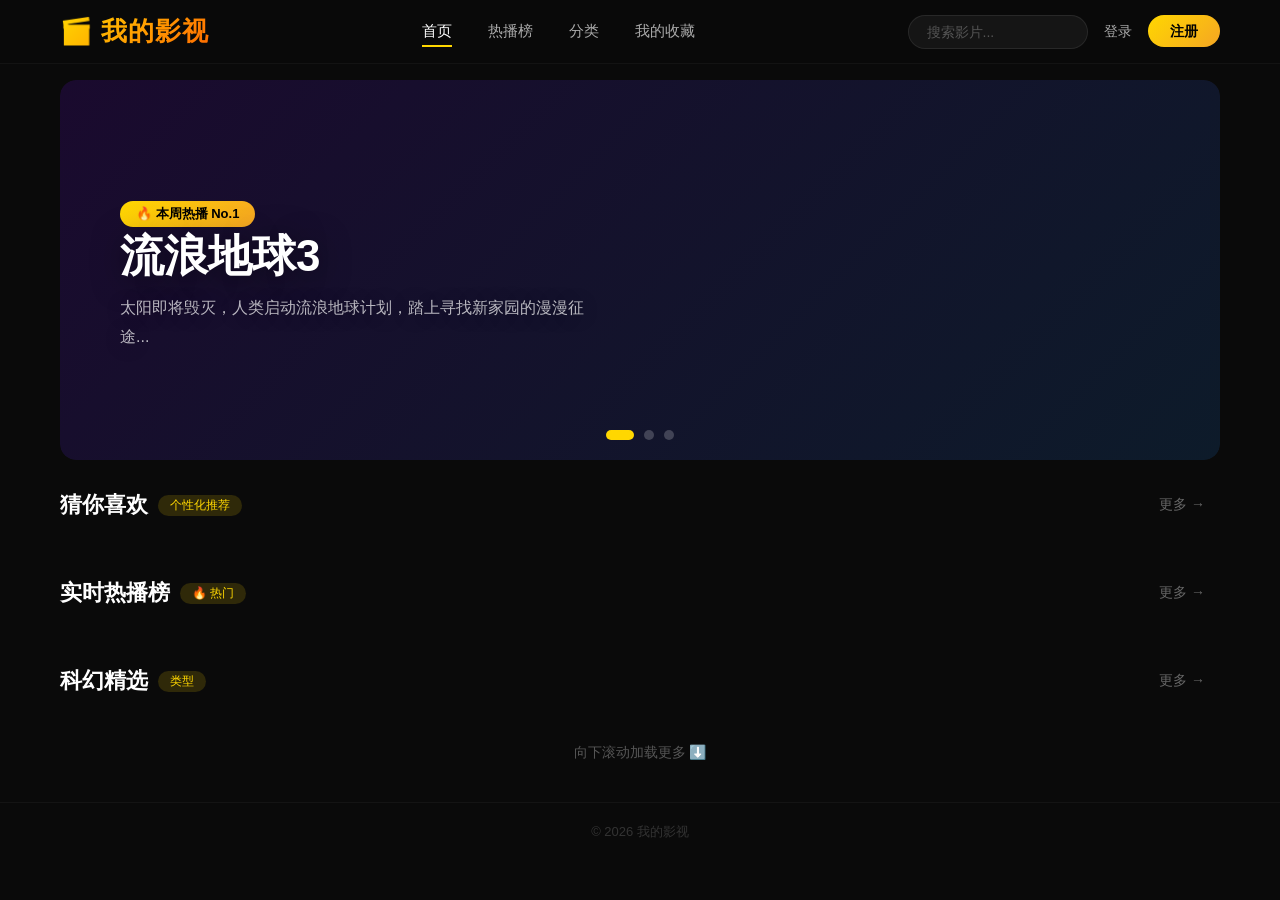
==== frontend/index.html @ 447d4238 "Initial commit - my_movie" ====
<!DOCTYPE html>
<html lang="zh-CN">
<head>
    <meta charset="UTF-8" />
    <meta name="viewport" content="width=device-width, initial-scale=1.0" />
    <title>🎬 我的影视</title>
    <style>
        /* ====== 全局重置 ====== */
        * {
            margin: 0;
            padding: 0;
            box-sizing: border-box;
        }
        body {
            font-family: "PingFang SC", "Microsoft YaHei", "Segoe UI", sans-serif;
            background: #0a0a0a;
            color: #fff;
            min-height: 100vh;
        }
        a {
            text-decoration: none;
            color: #fff;
        }
        ::-webkit-scrollbar {
            width: 6px;
        }
        ::-webkit-scrollbar-track {
            background: #141414;
        }
        ::-webkit-scrollbar-thumb {
            background: #ffd700;
            border-radius: 10px;
        }

        /* ====== 顶部导航 ====== */
        .navbar {
            display: flex;
            align-items: center;
            justify-content: space-between;
            padding: 14px 60px;
            background: rgba(10, 10, 10, 0.88);
            backdrop-filter: blur(20px) saturate(1.8);
            position: sticky;
            top: 0;
            z-index: 1000;
            border-bottom: 1px solid rgba(255, 255, 255, 0.04);
        }
        .logo {
            font-size: 26px;
            font-weight: 800;
            background: linear-gradient(135deg, #ffd700 0%, #ff6b00 100%);
            -webkit-background-clip: text;
            -webkit-text-fill-color: transparent;
            letter-spacing: 1px;
            cursor: pointer;
        }
        .logo span {
            font-weight: 300;
            color: #666;
            -webkit-text-fill-color: #666;
            font-size: 14px;
            margin-left: 6px;
        }
        .nav-links {
            display: flex;
            gap: 36px;
            font-size: 15px;
            font-weight: 500;
        }
        .nav-links a {
            color: #aaa;
            transition: 0.3s;
            position: relative;
            padding: 4px 0;
            cursor: pointer;
        }
        .nav-links a::after {
            content: '';
            position: absolute;
            bottom: -2px;
            left: 50%;
            transform: translateX(-50%);
            width: 0;
            height: 2px;
            background: #ffd700;
            transition: 0.3s;
        }
        .nav-links a:hover::after,
        .nav-links a.active::after {
            width: 100%;
        }
        .nav-links a:hover,
        .nav-links a.active {
            color: #fff;
        }

        .nav-right {
            display: flex;
            align-items: center;
            gap: 16px;
        }
        .search-box {
            padding: 8px 18px;
            border-radius: 24px;
            border: 1px solid rgba(255, 255, 255, 0.08);
            background: rgba(255, 255, 255, 0.05);
            color: #fff;
            font-size: 14px;
            outline: none;
            width: 180px;
            transition: 0.4s;
        }
        .search-box::placeholder {
            color: #555;
        }
        .search-box:focus {
            border-color: #ffd700;
            width: 240px;
            background: rgba(255, 255, 255, 0.08);
            box-shadow: 0 0 20px rgba(255, 215, 0, 0.05);
        }

        .btn-login {
            padding: 8px 22px;
            border-radius: 24px;
            border: none;
            background: linear-gradient(135deg, #ffd700, #f5a623);
            color: #000;
            font-weight: 700;
            font-size: 14px;
            cursor: pointer;
            transition: 0.3s;
        }
        .btn-login:hover {
            transform: scale(1.05);
            box-shadow: 0 4px 20px rgba(255, 215, 0, 0.3);
        }

        /* ====== 轮播横幅 ====== */
        .banner-wrapper {
            margin: 16px 60px 0;
            border-radius: 16px;
            overflow: hidden;
            position: relative;
            height: 380px;
        }
        .banner-slide {
            width: 100%;
            height: 100%;
            position: absolute;
            top: 0;
            left: 0;
            opacity: 0;
            transition: opacity 0.8s ease;
            display: flex;
            align-items: center;
            padding: 0 60px;
            cursor: pointer;
            border-radius: 16px;
        }
        .banner-slide.active {
            opacity: 1;
        }
        .banner-slide:nth-child(1) {
            background: linear-gradient(135deg, #1a0a2e 0%, #0d1b2a 100%);
        }
        .banner-slide:nth-child(2) {
            background: linear-gradient(135deg, #1a1a0a 0%, #2a1a0d 100%);
        }
        .banner-slide:nth-child(3) {
            background: linear-gradient(135deg, #0a1a2e 0%, #0d0d2a 100%);
        }
        .banner-content h1 {
            font-size: 44px;
            font-weight: 700;
            margin-bottom: 8px;
            text-shadow: 0 4px 30px rgba(0, 0, 0, 0.5);
        }
        .banner-content p {
            color: rgba(255, 255, 255, 0.7);
            font-size: 16px;
            max-width: 480px;
            line-height: 1.8;
            text-shadow: 0 2px 20px rgba(0, 0, 0, 0.3);
        }
        .banner-tag {
            display: inline-block;
            padding: 4px 16px;
            border-radius: 20px;
            background: linear-gradient(135deg, #ffd700, #f5a623);
            color: #000;
            font-size: 13px;
            font-weight: 700;
            margin-top: 12px;
        }
        .banner-dots {
            position: absolute;
            bottom: 20px;
            left: 50%;
            transform: translateX(-50%);
            display: flex;
            gap: 10px;
            z-index: 10;
        }
        .banner-dots span {
            width: 10px;
            height: 10px;
            border-radius: 50%;
            background: rgba(255, 255, 255, 0.2);
            cursor: pointer;
            transition: 0.3s;
        }
        .banner-dots span.active {
            background: #ffd700;
            width: 28px;
            border-radius: 6px;
        }
        .banner-dots span:hover {
            background: rgba(255, 255, 255, 0.5);
        }

        /* ====== 影片区域 ====== */
        .section {
            padding: 30px 60px 10px;
        }
        .section-header {
            display: flex;
            justify-content: space-between;
            align-items: center;
            margin-bottom: 18px;
        }
        .section-header h2 {
            font-size: 22px;
            font-weight: 700;
            display: flex;
            align-items: center;
            gap: 10px;
        }
        .section-header h2 .badge {
            font-size: 12px;
            background: rgba(255, 215, 0, 0.15);
            color: #ffd700;
            padding: 2px 12px;
            border-radius: 12px;
            font-weight: 400;
        }
        .section-header .more {
            color: #666;
            font-size: 14px;
            cursor: pointer;
            transition: 0.3s;
            padding: 4px 14px;
            border-radius: 16px;
            border: 1px solid transparent;
        }
        .section-header .more:hover {
            color: #ffd700;
            border-color: rgba(255, 215, 0, 0.2);
            background: rgba(255, 215, 0, 0.05);
        }

        .movie-grid {
            display: grid;
            grid-template-columns: repeat(auto-fill, minmax(200px, 1fr));
            gap: 22px;
        }

        .movie-card {
            background: #141414;
            border-radius: 14px;
            overflow: hidden;
            transition: all 0.4s cubic-bezier(0.25, 0.46, 0.45, 0.94);
            cursor: pointer;
            border: 1px solid rgba(255, 255, 255, 0.03);
        }
        .movie-card:hover {
            transform: translateY(-10px) scale(1.02);
            box-shadow: 0 20px 50px rgba(255, 215, 0, 0.12);
            border-color: rgba(255, 215, 0, 0.15);
        }
        .movie-card .poster-wrap {
            position: relative;
            overflow: hidden;
            aspect-ratio: 2/3;
        }
        .movie-card .poster-wrap img {
            width: 100%;
            height: 100%;
            object-fit: cover;
            transition: 0.5s;
        }
        .movie-card:hover .poster-wrap img {
            transform: scale(1.05);
        }
        .movie-card .poster-wrap .play-icon {
            position: absolute;
            top: 50%;
            left: 50%;
            transform: translate(-50%, -50%) scale(0);
            width: 50px;
            height: 50px;
            background: rgba(255, 215, 0, 0.9);
            border-radius: 50%;
            display: flex;
            align-items: center;
            justify-content: center;
            font-size: 24px;
            color: #000;
            transition: 0.3s;
            opacity: 0;
        }
        .movie-card:hover .poster-wrap .play-icon {
            transform: translate(-50%, -50%) scale(1);
            opacity: 1;
        }
        .movie-card .poster-wrap .rating-badge {
            position: absolute;
            top: 10px;
            right: 10px;
            background: rgba(0, 0, 0, 0.8);
            backdrop-filter: blur(10px);
            padding: 4px 12px;
            border-radius: 20px;
            font-size: 13px;
            font-weight: 700;
            color: #ffd700;
            display: flex;
            align-items: center;
            gap: 4px;
        }
        .movie-card .info {
            padding: 14px 16px 16px;
        }
        .movie-card .info h3 {
            font-size: 15px;
            font-weight: 600;
            white-space: nowrap;
            overflow: hidden;
            text-overflow: ellipsis;
            margin-bottom: 4px;
        }
        .movie-card .info .meta {
            display: flex;
            justify-content: space-between;
            color: #666;
            font-size: 13px;
        }

        /* ====== 加载更多 ====== */
        #loadMoreContainer {
            text-align: center;
            padding: 20px 60px 40px;
        }
        #loadMoreStatus {
            color: #555;
            font-size: 14px;
            transition: 0.3s;
        }

        /* ====== 页脚 ====== */
        .footer {
            text-align: center;
            padding: 20px 0 24px;
            color: #333;
            font-size: 13px;
            border-top: 1px solid rgba(255, 255, 255, 0.04);
        }
        .footer a {
            color: #555;
            transition: 0.3s;
        }
        .footer a:hover {
            color: #ffd700;
        }

        /* ====== 响应式 ====== */
        @media (max-width: 768px) {
            .navbar {
                padding: 12px 16px;
                flex-wrap: wrap;
                gap: 10px;
            }
            .nav-links {
                gap: 18px;
                font-size: 14px;
            }
            .search-box {
                width: 100px;
            }
            .search-box:focus {
                width: 140px;
            }
            .banner-wrapper {
                margin: 12px 16px 0;
                height: 200px;
            }
            .banner-slide {
                padding: 0 24px;
            }
            .banner-content h1 {
                font-size: 22px;
            }
            .banner-content p {
                font-size: 13px;
                max-width: 100%;
            }
            .section {
                padding: 20px 16px 10px;
            }
            .movie-grid {
                grid-template-columns: repeat(auto-fill, minmax(140px, 1fr));
                gap: 14px;
            }
            #loadMoreContainer {
                padding: 16px 16px 30px;
            }
        }
        /* ====== 移动端全面适配 ====== */
        @media (max-width: 480px) {
            .navbar {
                padding: 10px 12px;
                flex-wrap: wrap;
                gap: 8px;
            }
            .logo {
                font-size: 18px;
            }
            .logo span { display: none; }
            .nav-links {
                gap: 10px;
                font-size: 12px;
                order: 3;
                width: 100%;
                justify-content: center;
                padding-top: 4px;
                border-top: 1px solid rgba(255,255,255,0.04);
            }
            .nav-links a { padding: 4px 8px; }
            .nav-right {
                flex: 1;
                justify-content: flex-end;
                gap: 8px;
            }
            .search-box {
                width: 80px;
                font-size: 12px;
                padding: 6px 12px;
            }
            .search-box:focus { width: 120px; }
            .banner-wrapper {
                margin: 8px 8px 0;
                height: 150px;
                border-radius: 10px;
            }
            .banner-slide { padding: 0 16px; }
            .banner-content h1 { font-size: 18px; }
            .banner-content p {
                font-size: 11px;
                max-width: 100%;
                display: -webkit-box;
                -webkit-line-clamp: 2;
                -webkit-box-orient: vertical;
                overflow: hidden;
            }
            .banner-tag { font-size: 10px; padding: 2px 10px; }
            .banner-dots { bottom: 10px; gap: 6px; }
            .banner-dots span { width: 6px; height: 6px; }
            .banner-dots span.active { width: 16px; }

            .section { padding: 12px 10px 6px; }
            .section-header h2 { font-size: 16px; }
            .section-header .badge { font-size: 10px; padding: 1px 8px; }
            .section-header .more { font-size: 11px; padding: 2px 10px; }
            .movie-grid {
                grid-template-columns: repeat(auto-fill, minmax(110px, 1fr));
                gap: 10px;
            }
            .movie-card { border-radius: 8px; }
            .movie-card .poster-wrap { aspect-ratio: 2/3; }
            .movie-card .poster-wrap .rating-badge {
                font-size: 10px;
                padding: 2px 8px;
                top: 4px;
                right: 4px;
            }
            .movie-card .poster-wrap .play-icon {
                width: 32px;
                height: 32px;
                font-size: 14px;
            }
            .movie-card .info { padding: 8px 10px 10px; }
            .movie-card .info h3 { font-size: 12px; }
            .movie-card .info .meta { font-size: 10px; }

            #loadMoreContainer { padding: 10px 10px 20px; }
            #loadMoreStatus { font-size: 12px; }
            .footer { font-size: 10px; padding: 12px 0 16px; }
        }

        /* ====== 小屏手机（< 360px） ====== */
        @media (max-width: 360px) {
            .nav-links { gap: 6px; font-size: 11px; }
            .search-box { width: 60px; font-size: 11px; padding: 4px 10px; }
            .movie-grid { grid-template-columns: repeat(auto-fill, minmax(90px, 1fr)); gap: 8px; }
            .banner-wrapper { height: 120px; }
            .banner-content h1 { font-size: 15px; }
        }
        
        /* ====== 骨架屏 ====== */
        .skeleton {
            background: linear-gradient(90deg, #1a1a1a 25%, #252525 50%, #1a1a1a 75%);
            background-size: 200% 100%;
            animation: skeleton-loading 1.5s infinite;
            border-radius: 8px;
        }
        @keyframes skeleton-loading {
            0% { background-position: 200% 0; }
            100% { background-position: -200% 0; }
        }
    </style>
</head>
<body>

    <!-- ====== 导航栏 ====== -->
    <nav class="navbar">
        <div class="logo" onclick="location.href='index.html'">🎬 我的影视 </div>
        <div class="nav-links">
            <a href="index.html" class="active">首页</a>
            <!-- 改为 -->
            <a href="filter.html?type=hot" id="hotLink">热播榜</a>
            <a href="filter.html?type=all" id="categoryLink">分类</a>
            <a href="javascript:void(0)" id="favoritesLink">我的收藏</a>
        </div>
        <div class="nav-right" id="navRight">
            <input class="search-box" id="homeSearchInput" placeholder="搜索影片..." />
            <div id="authArea"></div>
        </div>
    </nav>

    <!-- ====== 轮播横幅 ====== -->
    <div class="banner-wrapper" id="bannerWrapper">
        <div class="banner-slide active" data-index="0" onclick="location.href='player.html?id=1'">
            <div class="banner-content">
                <span class="banner-tag">🔥 本周热播 No.1</span>
                <h1>流浪地球3</h1>
                <p>太阳即将毁灭，人类启动流浪地球计划，踏上寻找新家园的漫漫征途...</p>
            </div>
        </div>
        <div class="banner-slide" data-index="1" onclick="location.href='player.html?id=4'">
            <div class="banner-content">
                <span class="banner-tag">⭐ 高分推荐</span>
                <h1>星际穿越</h1>
                <p>近未来地球面临灭绝危机，一群宇航员穿越虫洞寻找人类新家园...</p>
            </div>
        </div>
        <div class="banner-slide" data-index="2" onclick="location.href='player.html?id=8'">
            <div class="banner-content">
                <span class="banner-tag">🎬 经典永不过时</span>
                <h1>盗梦空间</h1>
                <p>道姆·柯布是一位能潜入他人梦境的盗贼，为了回家必须完成最后一次任务...</p>
            </div>
        </div>
        <div class="banner-dots" id="bannerDots">
            <span class="active" data-index="0"></span>
            <span data-index="1"></span>
            <span data-index="2"></span>
        </div>
    </div>

    <!-- ====== 猜你喜欢 ====== -->
    <section class="section">
        <div class="section-header">
            <h2> 猜你喜欢 <span class="badge">个性化推荐</span></h2>
            <span class="more" onclick="location.href='filter.html?type=all'">更多 →</span>
        </div>
        <div class="movie-grid" id="recommendGrid"></div>
    </section>

    <!-- ====== 热播榜单 ====== -->
    <section class="section">
        <div class="section-header">
            <h2> 实时热播榜 <span class="badge">🔥 热门</span></h2>
            <span class="more" onclick="location.href='filter.html?type=hot'">更多 →</span>
        </div>
        <div class="movie-grid" id="hotGrid"></div>
    </section>

    <!-- ====== 科幻精选 ====== -->
    <section class="section">
        <div class="section-header">
            <h2>科幻精选 <span class="badge"> 类型</span></h2>
            <span class="more" onclick="location.href='filter.html?type=all'">更多 →</span>
        </div>
        <div class="movie-grid" id="scifiGrid"></div>
    </section>

    <!-- ====== 加载更多 ====== -->
    <div id="loadMoreContainer">
        <div id="loadMoreStatus">向下滚动加载更多 ⬇️</div>
    </div>

    <div class="footer">
        © 2026 我的影视 
    </div>

    <script src="js/storage.js"></script>
    <script src="js/auth.js"></script>
    <script type="module">
        import { AuthAPI, MovieAPI } from './js/api.js';

        // ====== 分页状态 ======
        let currentPage = 1;
        let allMovies = [];
        let hasMore = true;
        let isLoading = false;

        // ====== 轮播 ======
        let bannerIndex = 0;
        const slides = document.querySelectorAll('.banner-slide');
        const dots = document.querySelectorAll('.banner-dots span');
        let bannerTimer;

        function goToBanner(index) {
            slides.forEach((s, i) => s.classList.toggle('active', i === index));
            dots.forEach((d, i) => d.classList.toggle('active', i === index));
            bannerIndex = index;
        }

        function nextBanner() { goToBanner((bannerIndex + 1) % slides.length); }
        function startBannerAuto() { bannerTimer = setInterval(nextBanner, 4500); }
        dots.forEach(dot => {
            dot.addEventListener('click', () => {
                clearInterval(bannerTimer);
                goToBanner(parseInt(dot.dataset.index));
                startBannerAuto();
            });
        });
        startBannerAuto();

        // ====== 渲染卡片 ======
        function renderCards(movies, containerId) {
            const container = document.getElementById(containerId);
            if (!container) return;
            container.innerHTML = movies.map((m) => `
                <div class="movie-card" onclick="location.href='player.html?id=${m.id}'">
                    <div class="poster-wrap">
                        <img src="${m.poster}" alt="${m.title}" onerror="this.src='data:image/svg+xml,%3Csvg xmlns=%22http://www.w3.org/2000/svg%22 width=%22200%22 height=%22300%22%3E%3Crect fill=%22%23141414%22 width=%22200%22 height=%22300%22/%3E%3Ctext x=%2250%25%22 y=%2250%25%22 text-anchor=%22middle%22 dy=%22.3em%22 fill=%22%23444%22 font-size=%2240%22%3E🎬%3C/text%3E%3C/svg%3E'" />
                        <div class="rating-badge">⭐ ${m.rating}</div>
                        <div class="play-icon">▶</div>
                    </div>
                    <div class="info">
                        <h3>${m.title}</h3>
                        <div class="meta">
                            <span>${m.year}</span>
                            <span>${m.genre ? m.genre.split('/')[0].trim() : '未知'}</span>
                        </div>
                    </div>
                </div>
            `).join('');
        }

        // ====== 追加影片 ======
        function appendMoviesToAllGrids(newMovies) {
            const grids = ['recommendGrid', 'hotGrid', 'scifiGrid'];
            grids.forEach(gridId => {
                const container = document.getElementById(gridId);
                if (!container) return;
                const existingCards = container.querySelectorAll('.movie-card');
                const existingIds = new Set();
                existingCards.forEach(card => {
                    const onclick = card.getAttribute('onclick');
                    if (onclick) {
                        const match = onclick.match(/id=(\d+)/);
                        if (match) existingIds.add(parseInt(match[1]));
                    }
                });
                const toAdd = newMovies.filter(m => !existingIds.has(m.id));
                if (toAdd.length === 0) return;
                const html = toAdd.map((m) => `
                    <div class="movie-card" onclick="location.href='player.html?id=${m.id}'">
                        <div class="poster-wrap">
                            <img src="${m.poster}" alt="${m.title}" onerror="this.src='data:image/svg+xml,%3Csvg xmlns=%22http://www.w3.org/2000/svg%22 width=%22200%22 height=%22300%22%3E%3Crect fill=%22%23141414%22 width=%22200%22 height=%22300%22/%3E%3Ctext x=%2250%25%22 y=%2250%25%22 text-anchor=%22middle%22 dy=%22.3em%22 fill=%22%23444%22 font-size=%2240%22%3E🎬%3C/text%3E%3C/svg%3E'" />
                            <div class="rating-badge">⭐ ${m.rating}</div>
                            <div class="play-icon">▶</div>
                        </div>
                        <div class="info">
                            <h3>${m.title}</h3>
                            <div class="meta">
                                <span>${m.year}</span>
                                <span>${m.genre ? m.genre.split('/')[0].trim() : '未知'}</span>
                            </div>
                        </div>
                    </div>
                `).join('');
                container.insertAdjacentHTML('beforeend', html);
            });
        }

        // ====== 加载更多 ======
        const loadMoreStatus = document.getElementById('loadMoreStatus');

        async function loadMoreMovies() {
            if (isLoading || !hasMore) return;
            isLoading = true;
            loadMoreStatus.textContent = '⏳ 加载中...';
            loadMoreStatus.style.color = '#888';

            try {
                const result = await MovieAPI.getMovies('', currentPage + 1, 12);
                if (result.success) {
                    const newMovies = result.data.movies || [];
                    if (newMovies.length === 0) {
                        hasMore = false;
                        loadMoreStatus.textContent = '— 已经到底了  —';
                        loadMoreStatus.style.color = '#444';
                    } else {
                        currentPage++;
                        allMovies = [...allMovies, ...newMovies];
                        appendMoviesToAllGrids(newMovies);
                        loadMoreStatus.textContent = `✅ 加载了 ${newMovies.length} 部，共 ${allMovies.length} 部`;
                        loadMoreStatus.style.color = '#666';
                        setTimeout(() => {
                            if (hasMore) {
                                loadMoreStatus.textContent = '向下滚动加载更多 ⬇️';
                                loadMoreStatus.style.color = '#555';
                            }
                        }, 2000);
                    }
                } else {
                    loadMoreStatus.textContent = '⚠️ 加载失败，请重试';
                    loadMoreStatus.style.color = '#ff6b6b';
                }
            } catch (e) {
                console.error('加载更多失败:', e);
                loadMoreStatus.textContent = '⚠️ 网络错误，请重试';
                loadMoreStatus.style.color = '#ff6b6b';
            }
            isLoading = false;
        }

        // ====== 滚动监听 ======
        let scrollTimeout = null;
        window.addEventListener('scroll', () => {
            clearTimeout(scrollTimeout);
            scrollTimeout = setTimeout(() => {
                const scrollY = window.scrollY;
                const windowHeight = window.innerHeight;
                const documentHeight = document.documentElement.scrollHeight;
                if (scrollY + windowHeight >= documentHeight - 200) {
                    loadMoreMovies();
                }
            }, 100);
        });

        // ====== 加载首页 ======
        async function loadHomePage() {
            try {
                const result = await MovieAPI.getMovies('', 1, 12);
                if (result.success) {
                    const movies = result.data.movies || [];
                    allMovies = movies;
                    hasMore = movies.length >= 12;

                    // 推荐
                    try {
                        const recResult = await MovieAPI.getRecommendations();
                        if (recResult.success && recResult.data.length > 0) {
                            renderCards(recResult.data, 'recommendGrid');
                        } else {
                            renderCards(movies.slice(0, 6), 'recommendGrid');
                        }
                    } catch (e) {
                        renderCards(movies.slice(0, 6), 'recommendGrid');
                    }

                    // 热播
                    const sorted = [...movies].sort((a, b) => b.rating - a.rating);
                    renderCards(sorted.slice(0, 6), 'hotGrid');

                    // 科幻
                    const scifi = movies.filter(m => m.genre && m.genre.includes('科幻')).slice(0, 6);
                    renderCards(scifi.length > 0 ? scifi : movies.slice(6, 12), 'scifiGrid');

                    if (hasMore) {
                        loadMoreStatus.textContent = '向下滚动加载更多 ⬇️';
                        loadMoreStatus.style.color = '#555';
                    } else {
                        loadMoreStatus.textContent = '— 已经到底了  —';
                        loadMoreStatus.style.color = '#444';
                    }
                }
            } catch (error) {
                console.error('加载影片失败:', error);
            }
        }

        // ====== 认证状态 ======
        function renderAuthArea() {
            const authArea = document.getElementById('authArea');
            if (AuthAPI.isLoggedIn()) {
                const username = localStorage.getItem('movie_username') || '用户';
                authArea.innerHTML = `
                    <span style="color:#aaa;margin-right:12px;font-size:14px;">👋 ${username}</span>
                    <a href="user/profile.html" style="color:#ffd700;text-decoration:none;font-weight:600;font-size:14px;">个人中心</a>
                `;
            } else {
                authArea.innerHTML = `
                    <a href="auth/login.html" style="color:#aaa;text-decoration:none;margin-right:12px;font-size:14px;">登录</a>
                    <a href="auth/register.html" style="padding:8px 22px;border-radius:24px;background:linear-gradient(135deg,#ffd700,#f5a623);color:#000;text-decoration:none;font-weight:700;font-size:14px;">注册</a>
                `;
            }
        }

        // ====== 导航 ======
        // ====== 导航 ======
        function initNavLinks() {
            document.getElementById('hotLink')?.addEventListener('click', (e) => {
                e.preventDefault();
                window.location.href = 'filter.html?type=hot';  // 改成 filter.html
            });
            document.getElementById('categoryLink')?.addEventListener('click', (e) => {
                e.preventDefault();
                window.location.href = 'filter.html?type=all';  // 改成 filter.html
            });
            document.getElementById('favoritesLink')?.addEventListener('click', (e) => {
                e.preventDefault();
                if (AuthAPI.isLoggedIn()) {
                    window.location.href = 'user/profile.html';
                } else {
                    alert('请先登录查看收藏 ❤️');
                    window.location.href = 'auth/login.html';
                }
            });
        }

        // ====== 搜索 ======
        function initSearch() {
            const homeSearch = document.getElementById('homeSearchInput');
            if (homeSearch) {
                homeSearch.addEventListener('keydown', (e) => {
                    if (e.key === 'Enter') {
                        e.preventDefault();
                        const keyword = encodeURIComponent(e.target.value.trim());
                        window.location.href = `search.html?q=${keyword}`;
                    }
                });
            }
        }

        // ====== 初始化 ======
        document.addEventListener('DOMContentLoaded', () => {
            renderAuthArea();
            loadHomePage();
            initNavLinks();
            initSearch();
        });
    </script>
</body>
</html>
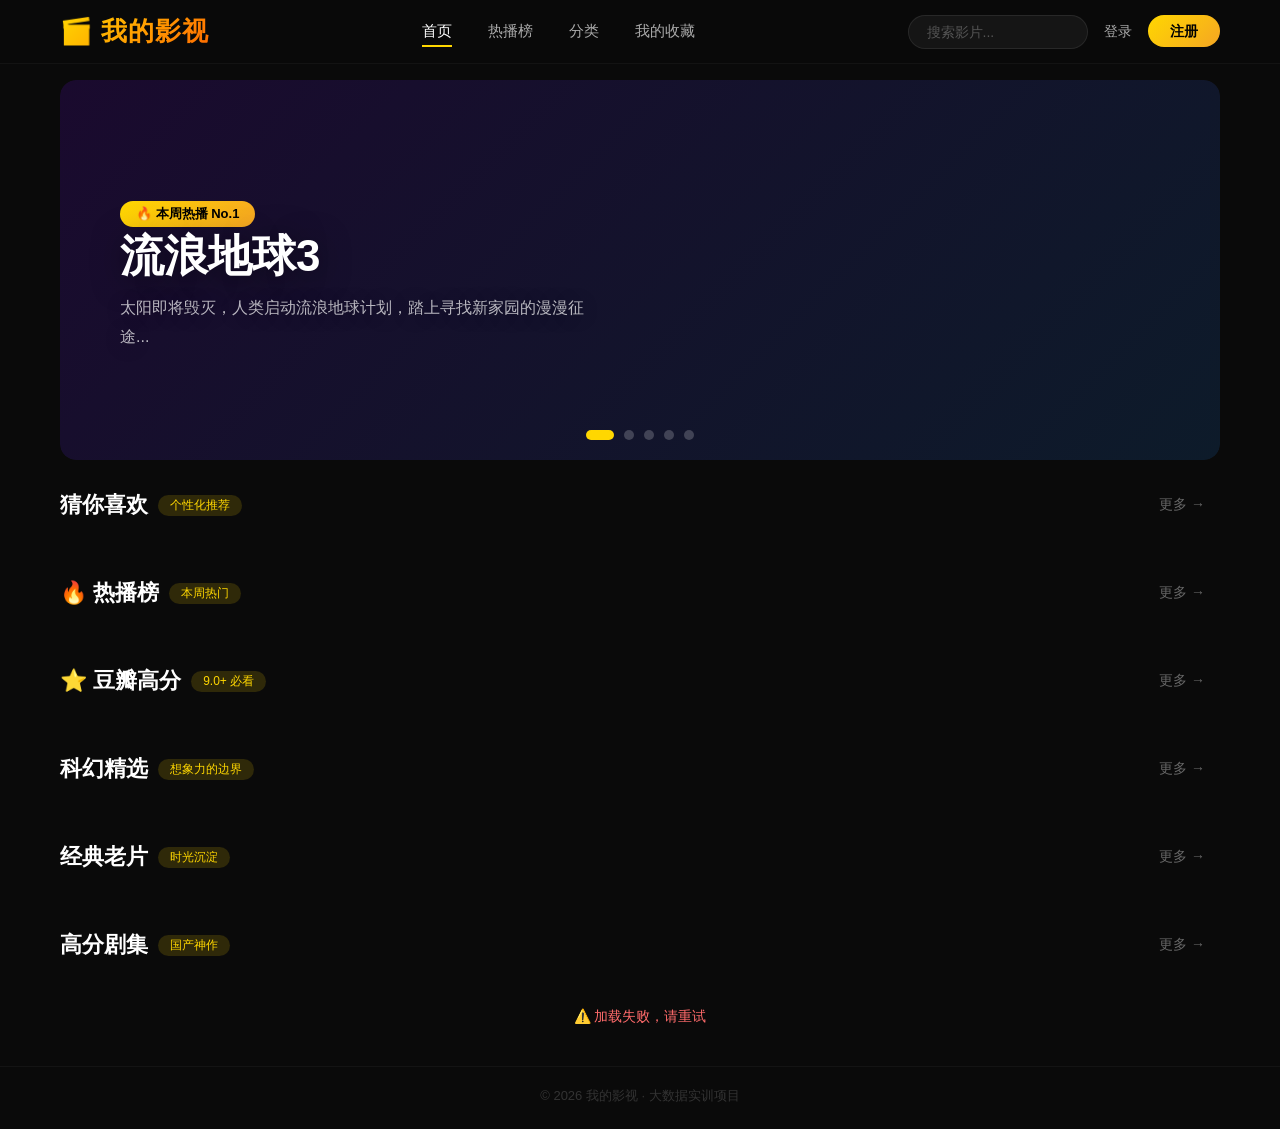
==== commit 54bd58cb: "我的影视 - 完整项目" ====
--- a/frontend/index.html
+++ b/frontend/index.html
@@ -169,6 +169,12 @@
         }
         .banner-slide:nth-child(3) {
             background: linear-gradient(135deg, #0a1a2e 0%, #0d0d2a 100%);
+        }
+        .banner-slide:nth-child(4) {
+            background: linear-gradient(135deg, #1a0a0a 0%, #2a0d0d 100%);
+        }
+        .banner-slide:nth-child(5) {
+            background: linear-gradient(135deg, #0a1a1a 0%, #0d2a2a 100%);
         }
         .banner-content h1 {
             font-size: 44px;
@@ -328,6 +334,22 @@
             align-items: center;
             gap: 4px;
         }
+        .movie-card .poster-wrap .rank-badge {
+            position: absolute;
+            top: 10px;
+            left: 10px;
+            background: rgba(0, 0, 0, 0.8);
+            backdrop-filter: blur(10px);
+            padding: 2px 10px;
+            border-radius: 12px;
+            font-size: 14px;
+            font-weight: 700;
+            color: #ffd700;
+            z-index: 5;
+        }
+        .movie-card .poster-wrap .rank-badge.gold { color: #ffd700; }
+        .movie-card .poster-wrap .rank-badge.silver { color: #c0c0c0; }
+        .movie-card .poster-wrap .rank-badge.bronze { color: #cd7f32; }
         .movie-card .info {
             padding: 14px 16px 16px;
         }
@@ -345,6 +367,48 @@
             color: #666;
             font-size: 13px;
         }
+        .movie-card .info .play-count {
+            color: #666;
+            font-size: 11px;
+            margin-top: 2px;
+        }
+
+        /* ====== 各区域差异化样式 ====== */
+        #recommendGrid .movie-card {
+            border-color: rgba(255, 215, 0, 0.08);
+        }
+        #recommendGrid .movie-card:hover {
+            border-color: rgba(255, 215, 0, 0.3);
+            box-shadow: 0 20px 50px rgba(255, 215, 0, 0.15);
+        }
+        #scifiGrid .movie-card {
+            border-color: rgba(100, 50, 200, 0.1);
+        }
+        #scifiGrid .movie-card:hover {
+            border-color: rgba(100, 50, 200, 0.3);
+            box-shadow: 0 20px 50px rgba(100, 50, 200, 0.12);
+        }
+        #dramaGrid .movie-card {
+            border-color: rgba(50, 150, 255, 0.08);
+        }
+        #dramaGrid .movie-card:hover {
+            border-color: rgba(50, 150, 255, 0.25);
+            box-shadow: 0 20px 50px rgba(50, 150, 255, 0.1);
+        }
+        #animeGrid .movie-card {
+            border-color: rgba(255, 100, 200, 0.08);
+        }
+        #animeGrid .movie-card:hover {
+            border-color: rgba(255, 100, 200, 0.25);
+            box-shadow: 0 20px 50px rgba(255, 100, 200, 0.1);
+        }
+        #classicGrid .movie-card {
+            border-color: rgba(200, 180, 100, 0.08);
+        }
+        #classicGrid .movie-card:hover {
+            border-color: rgba(200, 180, 100, 0.25);
+            box-shadow: 0 20px 50px rgba(200, 180, 100, 0.1);
+        }
 
         /* ====== 加载更多 ====== */
         #loadMoreContainer {
@@ -415,7 +479,6 @@
                 padding: 16px 16px 30px;
             }
         }
-        /* ====== 移动端全面适配 ====== */
         @media (max-width: 480px) {
             .navbar {
                 padding: 10px 12px;
@@ -466,7 +529,6 @@
             .banner-dots { bottom: 10px; gap: 6px; }
             .banner-dots span { width: 6px; height: 6px; }
             .banner-dots span.active { width: 16px; }
-
             .section { padding: 12px 10px 6px; }
             .section-header h2 { font-size: 16px; }
             .section-header .badge { font-size: 10px; padding: 1px 8px; }
@@ -491,13 +553,10 @@
             .movie-card .info { padding: 8px 10px 10px; }
             .movie-card .info h3 { font-size: 12px; }
             .movie-card .info .meta { font-size: 10px; }
-
             #loadMoreContainer { padding: 10px 10px 20px; }
             #loadMoreStatus { font-size: 12px; }
             .footer { font-size: 10px; padding: 12px 0 16px; }
         }
-
-        /* ====== 小屏手机（< 360px） ====== */
         @media (max-width: 360px) {
             .nav-links { gap: 6px; font-size: 11px; }
             .search-box { width: 60px; font-size: 11px; padding: 4px 10px; }
@@ -505,8 +564,7 @@
             .banner-wrapper { height: 120px; }
             .banner-content h1 { font-size: 15px; }
         }
-        
-        /* ====== 骨架屏 ====== */
+
         .skeleton {
             background: linear-gradient(90deg, #1a1a1a 25%, #252525 50%, #1a1a1a 75%);
             background-size: 200% 100%;
@@ -523,10 +581,9 @@
 
     <!-- ====== 导航栏 ====== -->
     <nav class="navbar">
-        <div class="logo" onclick="location.href='index.html'">🎬 我的影视 </div>
+        <div class="logo" onclick="location.href='index.html'">🎬 我的影视</div>
         <div class="nav-links">
             <a href="index.html" class="active">首页</a>
-            <!-- 改为 -->
             <a href="filter.html?type=hot" id="hotLink">热播榜</a>
             <a href="filter.html?type=all" id="categoryLink">分类</a>
             <a href="javascript:void(0)" id="favoritesLink">我的收藏</a>
@@ -560,14 +617,30 @@
                 <p>道姆·柯布是一位能潜入他人梦境的盗贼，为了回家必须完成最后一次任务...</p>
             </div>
         </div>
+        <div class="banner-slide" data-index="3" onclick="location.href='player.html?id=10'">
+            <div class="banner-content">
+                <span class="banner-tag"> 高分喜剧</span>
+                <h1>三傻大闹宝莱坞</h1>
+                <p>追求卓越，成功会不期而至。一部笑中带泪的印度神作...</p>
+            </div>
+        </div>
+        <div class="banner-slide" data-index="4" onclick="location.href='player.html?id=12'">
+            <div class="banner-content">
+                <span class="banner-tag">🔥 现象级神剧</span>
+                <h1>琅琊榜</h1>
+                <p>江左梅郎，麒麟才子。一卷风云琅琊榜，囊尽天下奇英才...</p>
+            </div>
+        </div>
         <div class="banner-dots" id="bannerDots">
             <span class="active" data-index="0"></span>
             <span data-index="1"></span>
             <span data-index="2"></span>
+            <span data-index="3"></span>
+            <span data-index="4"></span>
         </div>
     </div>
 
-    <!-- ====== 猜你喜欢 ====== -->
+    <!-- ====== 1. 猜你喜欢 ====== -->
     <section class="section">
         <div class="section-header">
             <h2> 猜你喜欢 <span class="badge">个性化推荐</span></h2>
@@ -576,22 +649,49 @@
         <div class="movie-grid" id="recommendGrid"></div>
     </section>
 
-    <!-- ====== 热播榜单 ====== -->
+    <!-- ====== 2. 热播榜 ====== -->
     <section class="section">
         <div class="section-header">
-            <h2> 实时热播榜 <span class="badge">🔥 热门</span></h2>
+            <h2>🔥 热播榜 <span class="badge">本周热门</span></h2>
             <span class="more" onclick="location.href='filter.html?type=hot'">更多 →</span>
         </div>
         <div class="movie-grid" id="hotGrid"></div>
     </section>
 
-    <!-- ====== 科幻精选 ====== -->
+    <!-- ====== 3. 豆瓣高分 ====== -->
     <section class="section">
         <div class="section-header">
-            <h2>科幻精选 <span class="badge"> 类型</span></h2>
+            <h2>⭐ 豆瓣高分 <span class="badge">9.0+ 必看</span></h2>
             <span class="more" onclick="location.href='filter.html?type=all'">更多 →</span>
         </div>
+        <div class="movie-grid" id="topRatedGrid"></div>
+    </section>
+
+    <!-- ====== 4. 科幻精选 ====== -->
+    <section class="section">
+        <div class="section-header">
+            <h2> 科幻精选 <span class="badge">想象力的边界</span></h2>
+            <span class="more" onclick="location.href='filter.html?type=all'">更多 →</span>
+        </div>
         <div class="movie-grid" id="scifiGrid"></div>
+    </section>
+
+    <!-- ====== 5. 经典老片 ====== -->
+    <section class="section">
+        <div class="section-header">
+            <h2> 经典老片 <span class="badge">时光沉淀</span></h2>
+            <span class="more" onclick="location.href='filter.html?type=all'">更多 →</span>
+        </div>
+        <div class="movie-grid" id="classicGrid"></div>
+    </section>
+
+    <!-- ====== 6. 高分剧集 ====== -->
+    <section class="section">
+        <div class="section-header">
+            <h2> 高分剧集 <span class="badge">国产神作</span></h2>
+            <span class="more" onclick="location.href='filter.html?type=all'">更多 →</span>
+        </div>
+        <div class="movie-grid" id="dramaGrid"></div>
     </section>
 
     <!-- ====== 加载更多 ====== -->
@@ -599,9 +699,7 @@
         <div id="loadMoreStatus">向下滚动加载更多 ⬇️</div>
     </div>
 
-    <div class="footer">
-        © 2026 我的影视 
-    </div>
+    <div class="footer">© 2026 我的影视 · 大数据实训项目</div>
 
     <script src="js/storage.js"></script>
     <script src="js/auth.js"></script>
@@ -628,6 +726,7 @@
 
         function nextBanner() { goToBanner((bannerIndex + 1) % slides.length); }
         function startBannerAuto() { bannerTimer = setInterval(nextBanner, 4500); }
+
         dots.forEach(dot => {
             dot.addEventListener('click', () => {
                 clearInterval(bannerTimer);
@@ -638,30 +737,46 @@
         startBannerAuto();
 
         // ====== 渲染卡片 ======
-        function renderCards(movies, containerId) {
+        function renderCards(movies, containerId, showRank = false) {
             const container = document.getElementById(containerId);
             if (!container) return;
-            container.innerHTML = movies.map((m) => `
-                <div class="movie-card" onclick="location.href='player.html?id=${m.id}'">
-                    <div class="poster-wrap">
-                        <img src="${m.poster}" alt="${m.title}" onerror="this.src='data:image/svg+xml,%3Csvg xmlns=%22http://www.w3.org/2000/svg%22 width=%22200%22 height=%22300%22%3E%3Crect fill=%22%23141414%22 width=%22200%22 height=%22300%22/%3E%3Ctext x=%2250%25%22 y=%2250%25%22 text-anchor=%22middle%22 dy=%22.3em%22 fill=%22%23444%22 font-size=%2240%22%3E🎬%3C/text%3E%3C/svg%3E'" />
-                        <div class="rating-badge">⭐ ${m.rating}</div>
-                        <div class="play-icon">▶</div>
-                    </div>
-                    <div class="info">
-                        <h3>${m.title}</h3>
-                        <div class="meta">
-                            <span>${m.year}</span>
-                            <span>${m.genre ? m.genre.split('/')[0].trim() : '未知'}</span>
+
+            const rankClasses = ['gold', 'silver', 'bronze'];
+
+            container.innerHTML = movies.map((m, index) => {
+                let rankHtml = '';
+                if (showRank && index < 3) {
+                    rankHtml = `<div class="rank-badge ${rankClasses[index]}">#${index + 1}</div>`;
+                } else if (showRank) {
+                    rankHtml = `<div class="rank-badge">#${index + 1}</div>`;
+                }
+
+                return `
+                    <div class="movie-card" onclick="location.href='player.html?id=${m.id}'">
+                        <div class="poster-wrap">
+                            <img src="${m.poster || 'https://pic.umapi.cn/movie/default.jpg'}" 
+                                 alt="${m.title}" 
+                                 onerror="this.src='data:image/svg+xml,%3Csvg xmlns=%22http://www.w3.org/2000/svg%22 width=%22200%22 height=%22300%22%3E%3Crect fill=%22%23141414%22 width=%22200%22 height=%22300%22/%3E%3Ctext x=%2250%25%22 y=%2250%25%22 text-anchor=%22middle%22 dy=%22.3em%22 fill=%22%23444%22 font-size=%2240%22%3E🎬%3C/text%3E%3C/svg%3E'" />
+                            <div class="rating-badge">⭐ ${m.rating}</div>
+                            ${rankHtml}
+                            <div class="play-icon">▶</div>
+                        </div>
+                        <div class="info">
+                            <h3>${m.title}</h3>
+                            <div class="meta">
+                                <span>${m.year}</span>
+                                <span>${m.genre ? m.genre.split('/')[0].trim() : '未知'}</span>
+                            </div>
+                            ${m.play_count !== undefined ? `<div class="play-count">👁️ ${m.play_count || 0} 次播放</div>` : ''}
                         </div>
                     </div>
-                </div>
-            `).join('');
+                `;
+            }).join('');
         }
 
         // ====== 追加影片 ======
         function appendMoviesToAllGrids(newMovies) {
-            const grids = ['recommendGrid', 'hotGrid', 'scifiGrid'];
+            const grids = ['recommendGrid', 'hotGrid', 'topRatedGrid', 'scifiGrid', 'classicGrid', 'dramaGrid'];
             grids.forEach(gridId => {
                 const container = document.getElementById(gridId);
                 if (!container) return;
@@ -679,7 +794,9 @@
                 const html = toAdd.map((m) => `
                     <div class="movie-card" onclick="location.href='player.html?id=${m.id}'">
                         <div class="poster-wrap">
-                            <img src="${m.poster}" alt="${m.title}" onerror="this.src='data:image/svg+xml,%3Csvg xmlns=%22http://www.w3.org/2000/svg%22 width=%22200%22 height=%22300%22%3E%3Crect fill=%22%23141414%22 width=%22200%22 height=%22300%22/%3E%3Ctext x=%2250%25%22 y=%2250%25%22 text-anchor=%22middle%22 dy=%22.3em%22 fill=%22%23444%22 font-size=%2240%22%3E🎬%3C/text%3E%3C/svg%3E'" />
+                            <img src="${m.poster || 'https://pic.umapi.cn/movie/default.jpg'}" 
+                                 alt="${m.title}" 
+                                 onerror="this.src='data:image/svg+xml,%3Csvg xmlns=%22http://www.w3.org/2000/svg%22 width=%22200%22 height=%22300%22%3E%3Crect fill=%22%23141414%22 width=%22200%22 height=%22300%22/%3E%3Ctext x=%2250%25%22 y=%2250%25%22 text-anchor=%22middle%22 dy=%22.3em%22 fill=%22%23444%22 font-size=%2240%22%3E🎬%3C/text%3E%3C/svg%3E'" />
                             <div class="rating-badge">⭐ ${m.rating}</div>
                             <div class="play-icon">▶</div>
                         </div>
@@ -689,6 +806,7 @@
                                 <span>${m.year}</span>
                                 <span>${m.genre ? m.genre.split('/')[0].trim() : '未知'}</span>
                             </div>
+                            ${m.play_count !== undefined ? `<div class="play-count">👁️ ${m.play_count || 0} 次播放</div>` : ''}
                         </div>
                     </div>
                 `).join('');
@@ -702,7 +820,7 @@
         async function loadMoreMovies() {
             if (isLoading || !hasMore) return;
             isLoading = true;
-            loadMoreStatus.textContent = '⏳ 加载中...';
+            loadMoreStatus.textContent = ' 加载中...';
             loadMoreStatus.style.color = '#888';
 
             try {
@@ -755,31 +873,58 @@
         // ====== 加载首页 ======
         async function loadHomePage() {
             try {
-                const result = await MovieAPI.getMovies('', 1, 12);
+                const result = await MovieAPI.getMovies('', 1, 50);
                 if (result.success) {
                     const movies = result.data.movies || [];
                     allMovies = movies;
                     hasMore = movies.length >= 12;
 
-                    // 推荐
+                    // 1. 猜你喜欢（个性化推荐）
                     try {
                         const recResult = await MovieAPI.getRecommendations();
                         if (recResult.success && recResult.data.length > 0) {
                             renderCards(recResult.data, 'recommendGrid');
                         } else {
-                            renderCards(movies.slice(0, 6), 'recommendGrid');
+                            const sorted = [...movies].sort((a, b) => b.rating - a.rating);
+                            renderCards(sorted.slice(0, 6), 'recommendGrid');
                         }
                     } catch (e) {
-                        renderCards(movies.slice(0, 6), 'recommendGrid');
+                        const sorted = [...movies].sort((a, b) => b.rating - a.rating);
+                        renderCards(sorted.slice(0, 6), 'recommendGrid');
                     }
 
-                    // 热播
-                    const sorted = [...movies].sort((a, b) => b.rating - a.rating);
-                    renderCards(sorted.slice(0, 6), 'hotGrid');
-
-                    // 科幻
-                    const scifi = movies.filter(m => m.genre && m.genre.includes('科幻')).slice(0, 6);
-                    renderCards(scifi.length > 0 ? scifi : movies.slice(6, 12), 'scifiGrid');
+                    // 2. 热播榜（按评分排序，模拟热度）
+                    const hot = [...movies].sort((a, b) => {
+                        const aCount = a.play_count || 0;
+                        const bCount = b.play_count || 0;
+                        if (aCount !== bCount) return bCount - aCount;
+                        return b.rating - a.rating;
+                    });
+                    renderCards(hot.slice(0, 8), 'hotGrid', true);
+
+                    // 3. 豆瓣高分（评分 >= 9.0）
+                    const topRated = movies.filter(m => m.rating >= 9.0).sort((a, b) => b.rating - a.rating);
+                    renderCards(topRated.slice(0, 6), 'topRatedGrid');
+
+                    // 4. 科幻精选（严格筛选科幻类型）
+                    const scifi = movies.filter(m => {
+                        if (!m.genre) return false;
+                        const genres = m.genre.split('/').map(g => g.trim());
+                        return genres.includes('科幻') && !genres.includes('动画');
+                    });
+                    renderCards(scifi.length > 0 ? scifi.slice(0, 6) : movies.sort((a, b) => b.rating - a.rating).slice(0, 6), 'scifiGrid');
+
+                    // 5. 经典老片（2000年以前）
+                    const classic = movies.filter(m => parseInt(m.year) < 2000 && m.year).sort((a, b) => b.rating - a.rating);
+                    renderCards(classic.slice(0, 6), 'classicGrid');
+
+                    // 6. 高分剧集（类型包含"剧情"或"悬疑"，评分>=8.5）
+                    const drama = movies.filter(m => {
+                        if (!m.genre || !m.rating) return false;
+                        const genres = m.genre.split('/').map(g => g.trim());
+                        return (genres.includes('剧情') || genres.includes('悬疑') || genres.includes('古装')) && m.rating >= 8.5;
+                    }).sort((a, b) => b.rating - a.rating);
+                    renderCards(drama.slice(0, 6), 'dramaGrid');
 
                     if (hasMore) {
                         loadMoreStatus.textContent = '向下滚动加载更多 ⬇️';
@@ -812,15 +957,14 @@
         }
 
         // ====== 导航 ======
-        // ====== 导航 ======
         function initNavLinks() {
             document.getElementById('hotLink')?.addEventListener('click', (e) => {
                 e.preventDefault();
-                window.location.href = 'filter.html?type=hot';  // 改成 filter.html
+                window.location.href = 'filter.html?type=hot';
             });
             document.getElementById('categoryLink')?.addEventListener('click', (e) => {
                 e.preventDefault();
-                window.location.href = 'filter.html?type=all';  // 改成 filter.html
+                window.location.href = 'filter.html?type=all';
             });
             document.getElementById('favoritesLink')?.addEventListener('click', (e) => {
                 e.preventDefault();
@@ -855,5 +999,6 @@
             initSearch();
         });
     </script>
+
 </body>
 </html>
